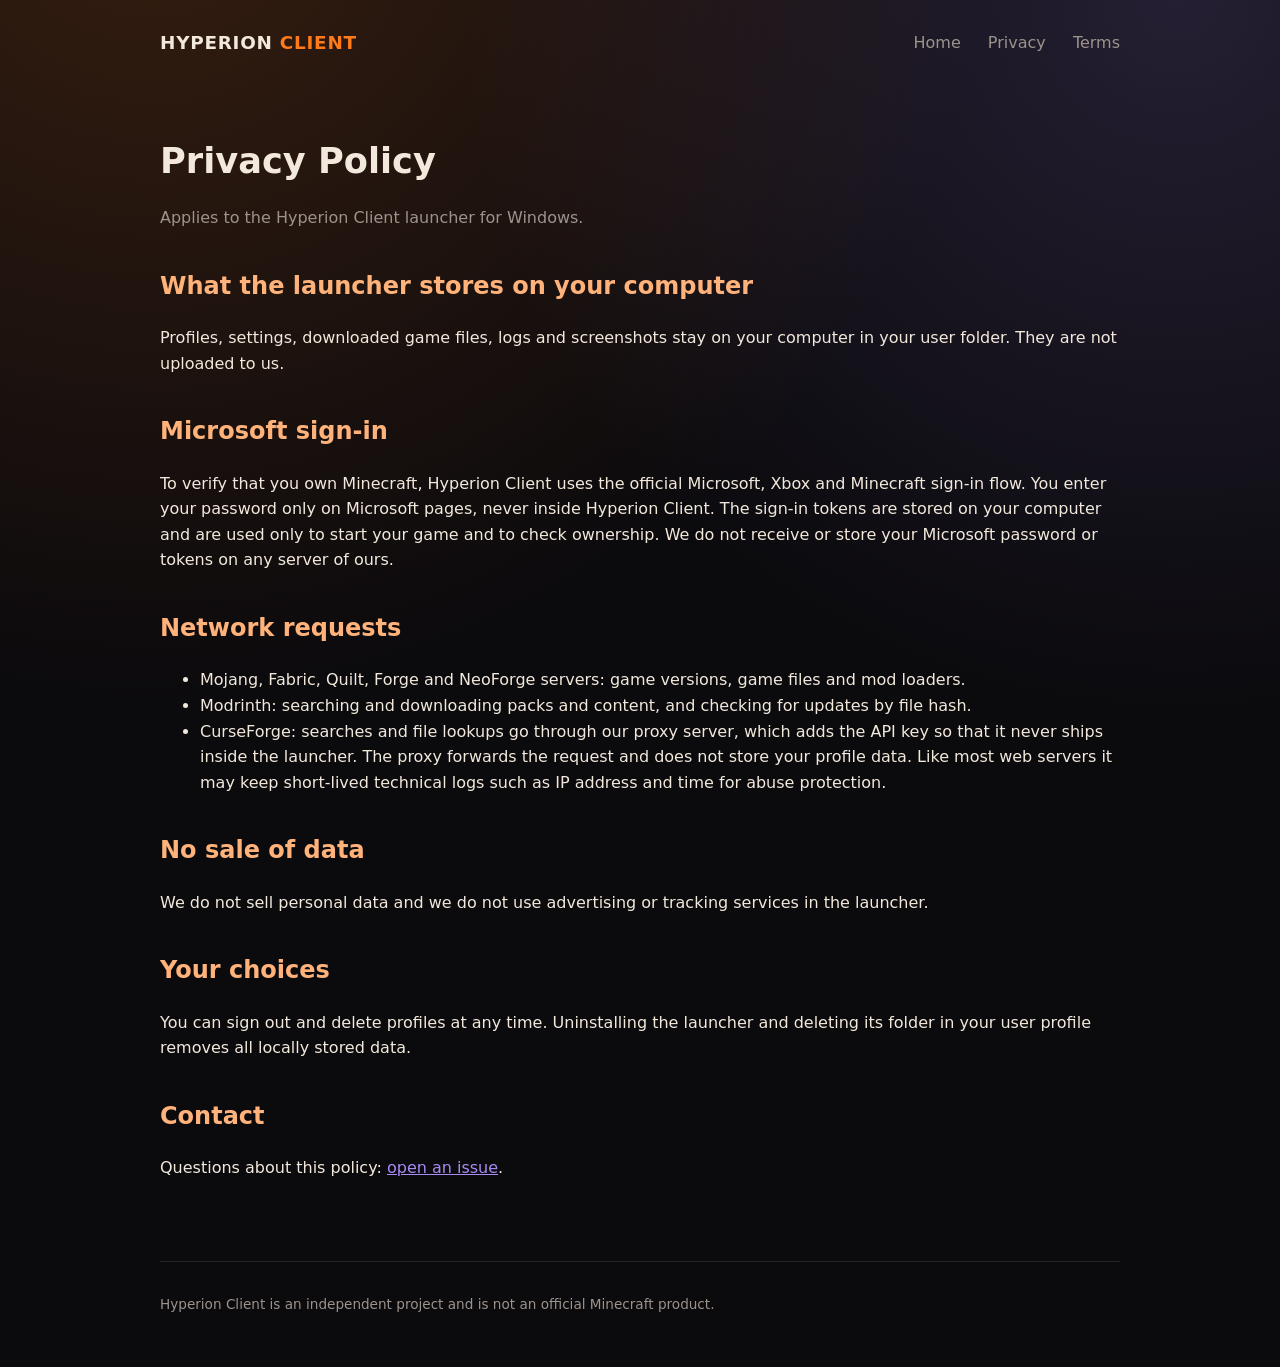
==== privacy.html @ f6ef38c7 "Add Hyperion Client website" ====
<!doctype html>
<html lang="en">
<head>
  <meta charset="utf-8">
  <meta name="viewport" content="width=device-width, initial-scale=1">
  <title>Privacy Policy - Hyperion Client</title>
  <link rel="stylesheet" href="style.css">
</head>
<body>
  <header>
    <a class="brand" href="./">HYPERION <span>CLIENT</span></a>
    <nav>
      <a href="./">Home</a>
      <a href="privacy.html">Privacy</a>
      <a href="terms.html">Terms</a>
    </nav>
  </header>
  <main class="doc">
    <h1>Privacy Policy</h1>
    <p class="muted">Applies to the Hyperion Client launcher for Windows.</p>

    <h2>What the launcher stores on your computer</h2>
    <p>Profiles, settings, downloaded game files, logs and screenshots stay on your computer in your user folder.
      They are not uploaded to us.</p>

    <h2>Microsoft sign-in</h2>
    <p>To verify that you own Minecraft, Hyperion Client uses the official Microsoft, Xbox and Minecraft sign-in flow.
      You enter your password only on Microsoft pages, never inside Hyperion Client.
      The sign-in tokens are stored on your computer and are used only to start your game and to check ownership.
      We do not receive or store your Microsoft password or tokens on any server of ours.</p>

    <h2>Network requests</h2>
    <ul>
      <li>Mojang, Fabric, Quilt, Forge and NeoForge servers: game versions, game files and mod loaders.</li>
      <li>Modrinth: searching and downloading packs and content, and checking for updates by file hash.</li>
      <li>CurseForge: searches and file lookups go through our proxy server, which adds the API key so that it never
        ships inside the launcher. The proxy forwards the request and does not store your profile data.
        Like most web servers it may keep short-lived technical logs such as IP address and time for abuse protection.</li>
    </ul>

    <h2>No sale of data</h2>
    <p>We do not sell personal data and we do not use advertising or tracking services in the launcher.</p>

    <h2>Your choices</h2>
    <p>You can sign out and delete profiles at any time. Uninstalling the launcher and deleting its folder in your
      user profile removes all locally stored data.</p>

    <h2>Contact</h2>
    <p>Questions about this policy: <a href="https://github.com/Wolfiy044/hyperion-client/issues">open an issue</a>.</p>
  </main>
  <footer>
    <p>Hyperion Client is an independent project and is not an official Minecraft product.</p>
  </footer>
</body>
</html>
---- style.css ----
:root {
  --ink: #0b0a0d;
  --panel: #141217;
  --line: #26222b;
  --pumpkin: #ff7a1a;
  --pumpkin-light: #ffb27a;
  --witch: #a88bf5;
  --bone: #f2e8dc;
  --ash: #9c938d;
}

* { box-sizing: border-box; }

body {
  margin: 0;
  min-height: 100vh;
  background:
    radial-gradient(circle at 12% -10%, rgba(255, 122, 26, 0.18), transparent 45%),
    radial-gradient(circle at 92% 0%, rgba(168, 139, 245, 0.16), transparent 40%),
    var(--ink);
  color: var(--bone);
  font-family: "Segoe UI", system-ui, sans-serif;
  line-height: 1.6;
}

header, main, footer { width: min(960px, 100% - 40px); margin: 0 auto; }

header { display: flex; align-items: center; justify-content: space-between; padding: 28px 0; }

.brand { font-weight: 800; font-size: 1.15rem; letter-spacing: 0.04em; color: var(--bone); text-decoration: none; }
.brand span { color: var(--pumpkin); }

nav a { color: var(--ash); text-decoration: none; margin-left: 22px; transition: color 0.2s; }
nav a:hover { color: var(--pumpkin-light); }

.hero { padding: 64px 0 40px; }
.hero h1 { font-size: clamp(2.2rem, 6vw, 3.6rem); line-height: 1.1; margin: 0 0 18px; }
.hero h1 em { font-style: normal; color: var(--pumpkin); }
.hero p { max-width: 620px; color: var(--ash); font-size: 1.1rem; }

.chips { display: flex; flex-wrap: wrap; gap: 8px; margin-top: 22px; }
.chip {
  padding: 4px 14px;
  border: 1px solid rgba(168, 139, 245, 0.35);
  border-radius: 999px;
  color: var(--witch);
  font-size: 0.72rem;
  font-weight: 700;
  letter-spacing: 0.08em;
}

.grid { display: grid; grid-template-columns: repeat(auto-fit, minmax(260px, 1fr)); gap: 16px; margin: 36px 0 56px; }

.card {
  background: var(--panel);
  border: 1px solid var(--line);
  border-radius: 18px;
  padding: 22px 24px;
  transition: transform 0.2s, border-color 0.2s;
}
.card:hover { transform: translateY(-3px); border-color: var(--pumpkin); }
.card h3 { margin: 0 0 6px; color: var(--pumpkin-light); }
.card p { margin: 0; color: var(--ash); }

.doc { padding: 24px 0 64px; }
.doc h1 { font-size: 2.2rem; margin-bottom: 4px; }
.doc h2 { color: var(--pumpkin-light); margin-top: 36px; }
.doc p, .doc li { color: var(--bone); }
.doc .muted { color: var(--ash); }
.doc a, footer a { color: var(--witch); }

footer { border-top: 1px solid var(--line); padding: 28px 0 48px; color: var(--ash); font-size: 0.85rem; }
footer p { margin: 4px 0; }
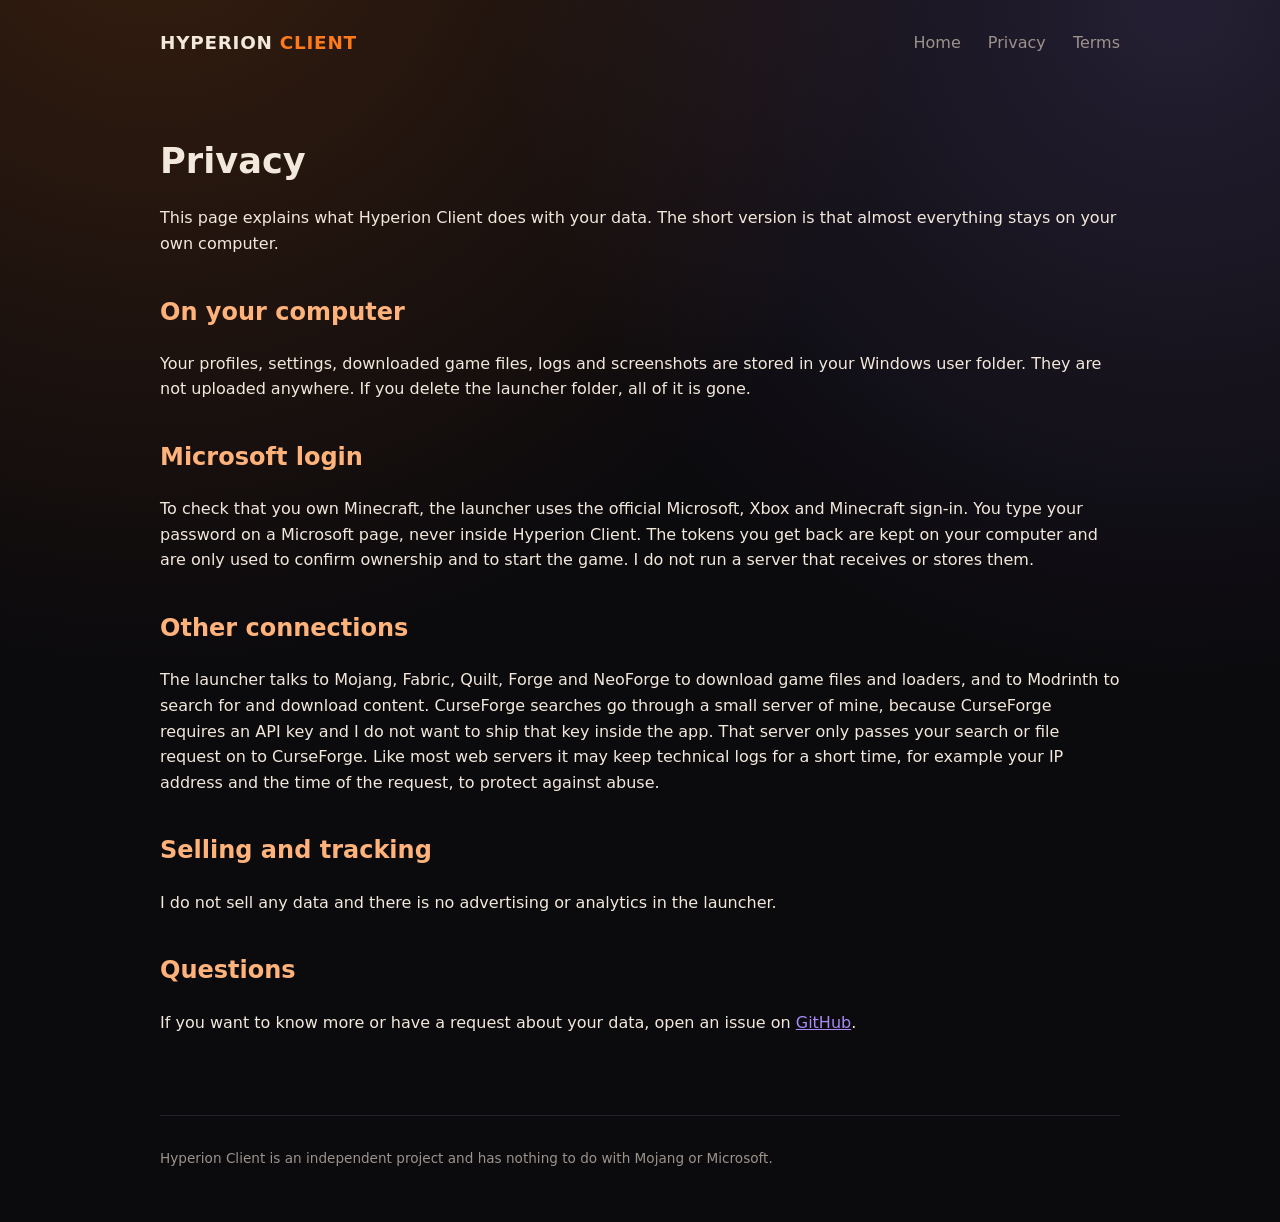
==== commit a1c7140a: "Rewrite site text" ====
--- a/privacy.html
+++ b/privacy.html
@@ -3,7 +3,7 @@
 <head>
   <meta charset="utf-8">
   <meta name="viewport" content="width=device-width, initial-scale=1">
-  <title>Privacy Policy - Hyperion Client</title>
+  <title>Privacy - Hyperion Client</title>
   <link rel="stylesheet" href="style.css">
 </head>
 <body>
@@ -16,40 +16,34 @@
     </nav>
   </header>
   <main class="doc">
-    <h1>Privacy Policy</h1>
-    <p class="muted">Applies to the Hyperion Client launcher for Windows.</p>
+    <h1>Privacy</h1>
+    <p>This page explains what Hyperion Client does with your data. The short version is that almost everything stays on your own computer.</p>
 
-    <h2>What the launcher stores on your computer</h2>
-    <p>Profiles, settings, downloaded game files, logs and screenshots stay on your computer in your user folder.
-      They are not uploaded to us.</p>
+    <h2>On your computer</h2>
+    <p>Your profiles, settings, downloaded game files, logs and screenshots are stored in your Windows user folder. They are not
+      uploaded anywhere. If you delete the launcher folder, all of it is gone.</p>
 
-    <h2>Microsoft sign-in</h2>
-    <p>To verify that you own Minecraft, Hyperion Client uses the official Microsoft, Xbox and Minecraft sign-in flow.
-      You enter your password only on Microsoft pages, never inside Hyperion Client.
-      The sign-in tokens are stored on your computer and are used only to start your game and to check ownership.
-      We do not receive or store your Microsoft password or tokens on any server of ours.</p>
+    <h2>Microsoft login</h2>
+    <p>To check that you own Minecraft, the launcher uses the official Microsoft, Xbox and Minecraft sign-in. You type your
+      password on a Microsoft page, never inside Hyperion Client. The tokens you get back are kept on your computer and are only
+      used to confirm ownership and to start the game. I do not run a server that receives or stores them.</p>
 
-    <h2>Network requests</h2>
-    <ul>
-      <li>Mojang, Fabric, Quilt, Forge and NeoForge servers: game versions, game files and mod loaders.</li>
-      <li>Modrinth: searching and downloading packs and content, and checking for updates by file hash.</li>
-      <li>CurseForge: searches and file lookups go through our proxy server, which adds the API key so that it never
-        ships inside the launcher. The proxy forwards the request and does not store your profile data.
-        Like most web servers it may keep short-lived technical logs such as IP address and time for abuse protection.</li>
-    </ul>
+    <h2>Other connections</h2>
+    <p>The launcher talks to Mojang, Fabric, Quilt, Forge and NeoForge to download game files and loaders, and to Modrinth to
+      search for and download content. CurseForge searches go through a small server of mine, because CurseForge requires an API
+      key and I do not want to ship that key inside the app. That server only passes your search or file request on to CurseForge.
+      Like most web servers it may keep technical logs for a short time, for example your IP address and the time of the request,
+      to protect against abuse.</p>
 
-    <h2>No sale of data</h2>
-    <p>We do not sell personal data and we do not use advertising or tracking services in the launcher.</p>
+    <h2>Selling and tracking</h2>
+    <p>I do not sell any data and there is no advertising or analytics in the launcher.</p>
 
-    <h2>Your choices</h2>
-    <p>You can sign out and delete profiles at any time. Uninstalling the launcher and deleting its folder in your
-      user profile removes all locally stored data.</p>
-
-    <h2>Contact</h2>
-    <p>Questions about this policy: <a href="https://github.com/Wolfiy044/hyperion-client/issues">open an issue</a>.</p>
+    <h2>Questions</h2>
+    <p>If you want to know more or have a request about your data, open an issue on
+      <a href="https://github.com/Wolfiy044/hyperion-client/issues">GitHub</a>.</p>
   </main>
   <footer>
-    <p>Hyperion Client is an independent project and is not an official Minecraft product.</p>
+    <p>Hyperion Client is an independent project and has nothing to do with Mojang or Microsoft.</p>
   </footer>
 </body>
 </html>
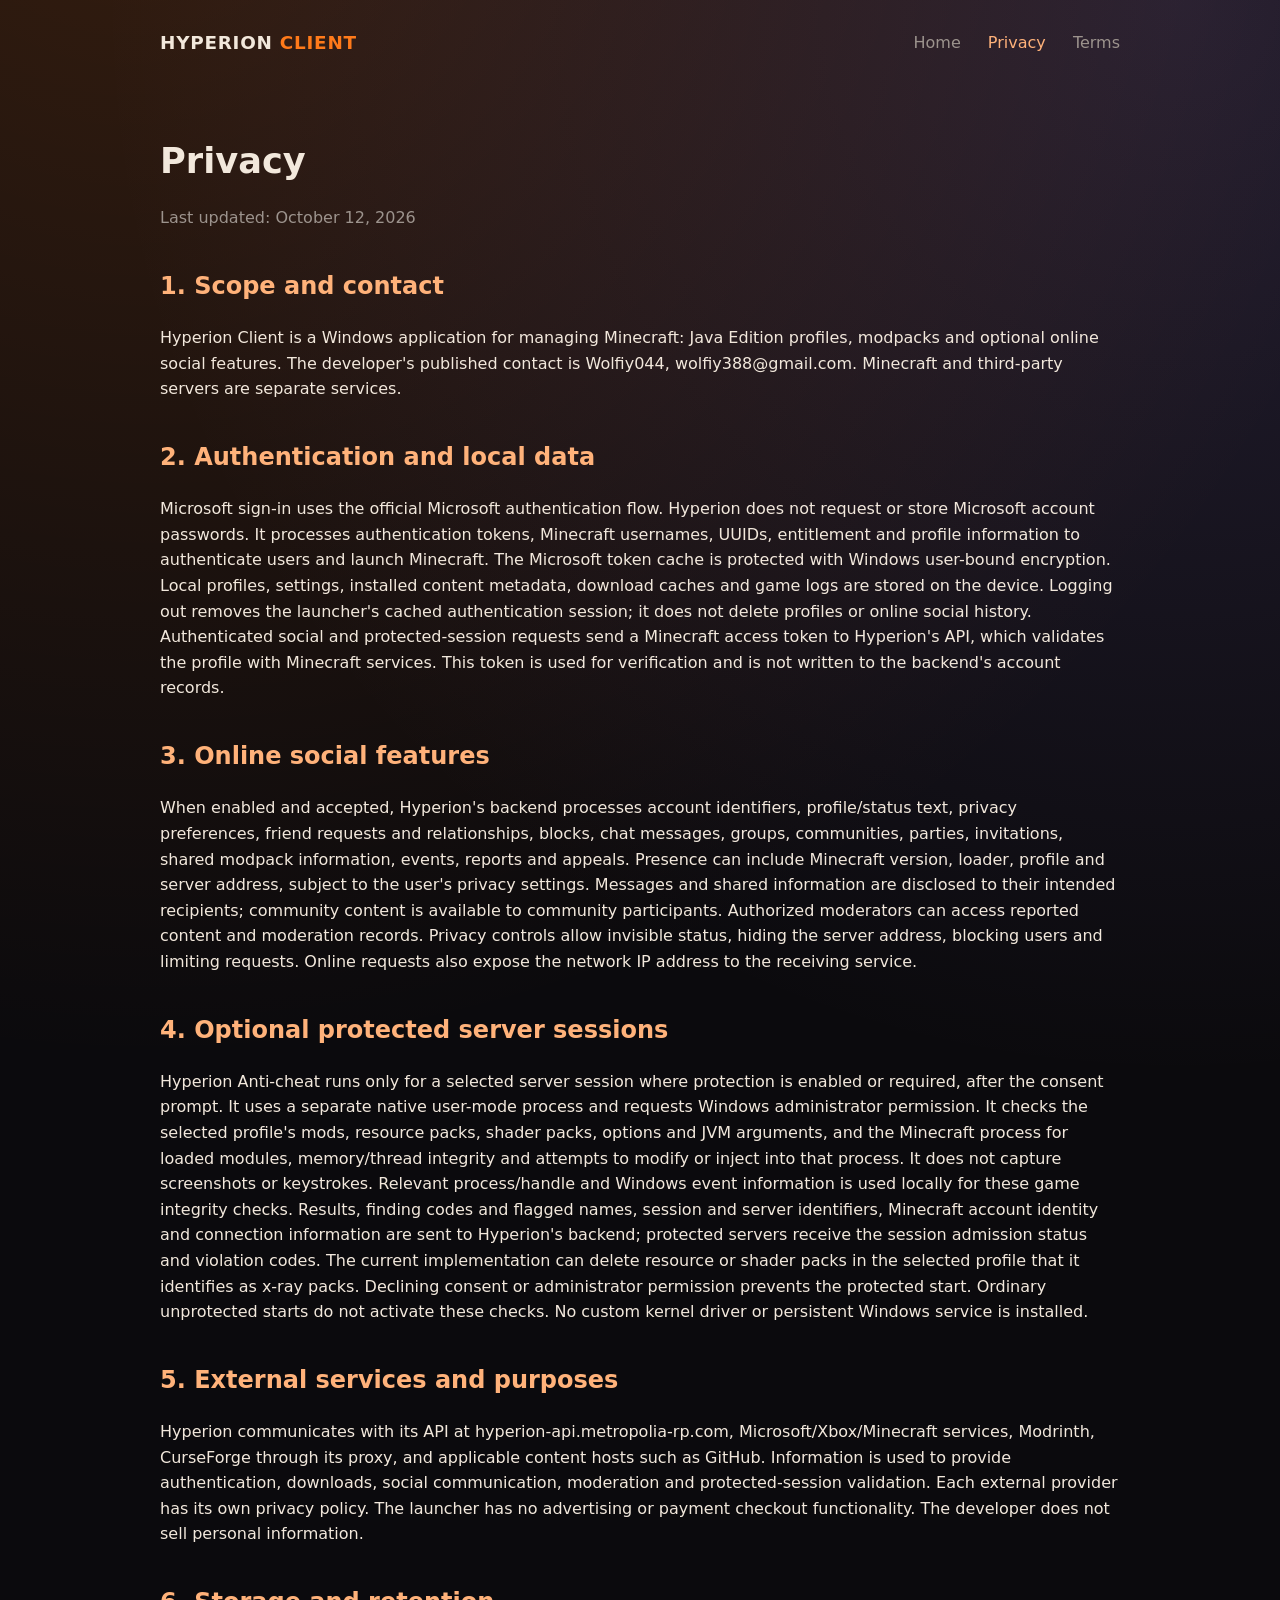
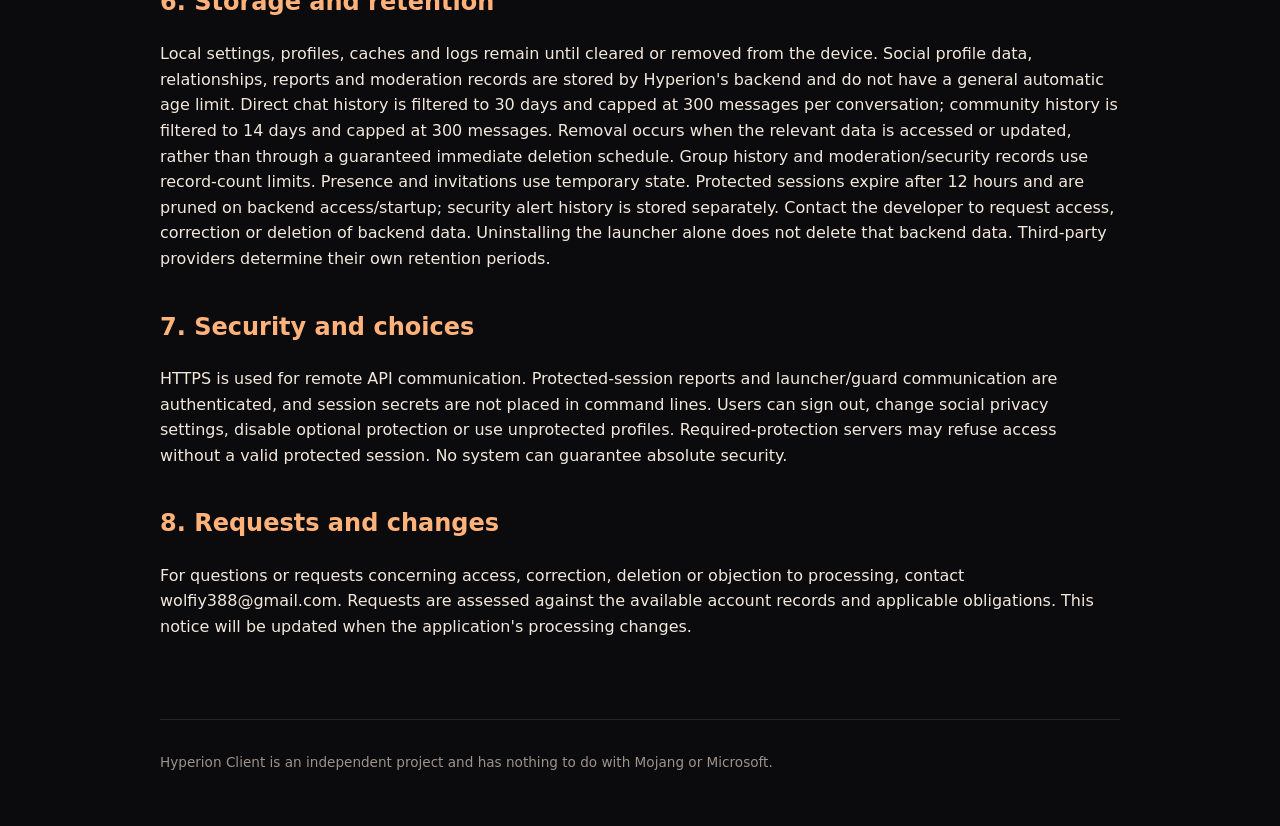
==== commit 0d9fa088: "Update website for current launcher features and privacy" ====
--- a/privacy.html
+++ b/privacy.html
@@ -9,38 +9,76 @@
 <body>
   <header>
     <a class="brand" href="./">HYPERION <span>CLIENT</span></a>
-    <nav>
+    <nav aria-label="Main navigation">
       <a href="./">Home</a>
-      <a href="privacy.html">Privacy</a>
+      <a href="privacy.html" aria-current="page">Privacy</a>
       <a href="terms.html">Terms</a>
     </nav>
   </header>
   <main class="doc">
     <h1>Privacy</h1>
-    <p>This page explains what Hyperion Client does with your data. The short version is that almost everything stays on your own computer.</p>
-
-    <h2>On your computer</h2>
-    <p>Your profiles, settings, downloaded game files, logs and screenshots are stored in your Windows user folder. They are not
-      uploaded anywhere. If you delete the launcher folder, all of it is gone.</p>
-
-    <h2>Microsoft login</h2>
-    <p>To check that you own Minecraft, the launcher uses the official Microsoft, Xbox and Minecraft sign-in. You type your
-      password on a Microsoft page, never inside Hyperion Client. The tokens you get back are kept on your computer and are only
-      used to confirm ownership and to start the game. I do not run a server that receives or stores them.</p>
-
-    <h2>Other connections</h2>
-    <p>The launcher talks to Mojang, Fabric, Quilt, Forge and NeoForge to download game files and loaders, and to Modrinth to
-      search for and download content. CurseForge searches go through a small server of mine, because CurseForge requires an API
-      key and I do not want to ship that key inside the app. That server only passes your search or file request on to CurseForge.
-      Like most web servers it may keep technical logs for a short time, for example your IP address and the time of the request,
-      to protect against abuse.</p>
-
-    <h2>Selling and tracking</h2>
-    <p>I do not sell any data and there is no advertising or analytics in the launcher.</p>
-
-    <h2>Questions</h2>
-    <p>If you want to know more or have a request about your data, open an issue on
-      <a href="https://github.com/Wolfiy044/hyperion-client/issues">GitHub</a>.</p>
+    <p class="muted">Last updated: October 12, 2026</p>
+    <h2>1. Scope and contact</h2>
+    <p>Hyperion Client is a Windows application for managing Minecraft: Java Edition profiles, modpacks and
+      optional online social features. The developer&#39;s published contact is Wolfiy044, wolfiy388@gmail.com.
+      Minecraft and third-party servers are separate services.</p>
+    <h2>2. Authentication and local data</h2>
+    <p>Microsoft sign-in uses the official Microsoft authentication flow. Hyperion does not request or store
+      Microsoft account passwords. It processes authentication tokens, Minecraft usernames, UUIDs, entitlement
+      and profile information to authenticate users and launch Minecraft. The Microsoft token cache is protected
+      with Windows user-bound encryption. Local profiles, settings, installed content metadata, download caches
+      and game logs are stored on the device. Logging out removes the launcher&#39;s cached authentication
+      session; it does not delete profiles or online social history. Authenticated social and protected-session
+      requests send a Minecraft access token to Hyperion's API, which validates the profile with Minecraft
+      services. This token is used for verification and is not written to the backend's account records.</p>
+    <h2>3. Online social features</h2>
+    <p>When enabled and accepted, Hyperion&#39;s backend processes account identifiers, profile/status text,
+      privacy preferences, friend requests and relationships, blocks, chat messages, groups, communities,
+      parties, invitations, shared modpack information, events, reports and appeals. Presence can include
+      Minecraft version, loader, profile and server address, subject to the user&#39;s privacy settings.
+      Messages and shared information are disclosed to their intended recipients; community content is available
+      to community participants. Authorized moderators can access reported content and moderation records.
+      Privacy controls allow invisible status, hiding the server address, blocking users and limiting requests.
+      Online requests also expose the network IP address to the receiving service.</p>
+    <h2>4. Optional protected server sessions</h2>
+    <p>Hyperion Anti-cheat runs only for a selected server session where protection is enabled or required,
+      after the consent prompt. It uses a separate native user-mode process and requests Windows administrator
+      permission. It checks the selected profile&#39;s mods, resource packs, shader packs, options and JVM
+      arguments, and the Minecraft process for loaded modules, memory/thread integrity and attempts to modify or
+      inject into that process. It does not capture screenshots or keystrokes. Relevant process/handle and
+      Windows event information is used locally for these game integrity checks. Results, finding codes and
+      flagged names, session and server identifiers, Minecraft account identity and connection information are
+      sent to Hyperion&#39;s backend; protected servers receive the session admission status and violation
+      codes. The current implementation can delete resource or shader packs in the selected profile that it
+      identifies as x-ray packs. Declining consent or administrator permission prevents the protected start.
+      Ordinary unprotected starts do not activate these checks. No custom kernel driver or persistent Windows
+      service is installed.</p>
+    <h2>5. External services and purposes</h2>
+    <p>Hyperion communicates with its API at hyperion-api.metropolia-rp.com, Microsoft/Xbox/Minecraft services,
+      Modrinth, CurseForge through its proxy, and applicable content hosts such as GitHub. Information is used
+      to provide authentication, downloads, social communication, moderation and protected-session validation.
+      Each external provider has its own privacy policy. The launcher has no advertising or payment checkout
+      functionality. The developer does not sell personal information.</p>
+    <h2>6. Storage and retention</h2>
+    <p>Local settings, profiles, caches and logs remain until cleared or removed from the device. Social profile
+      data, relationships, reports and moderation records are stored by Hyperion&#39;s backend and do not have a
+      general automatic age limit. Direct chat history is filtered to 30 days and capped at 300 messages per
+      conversation; community history is filtered to 14 days and capped at 300 messages. Removal occurs when the
+      relevant data is accessed or updated, rather than through a guaranteed immediate deletion schedule. Group
+      history and moderation/security records use record-count limits. Presence and invitations use temporary
+      state. Protected sessions expire after 12 hours and are pruned on backend access/startup; security alert
+      history is stored separately. Contact the developer to request access, correction or deletion of backend
+      data. Uninstalling the launcher alone does not delete that backend data. Third-party providers determine
+      their own retention periods.</p>
+    <h2>7. Security and choices</h2>
+    <p>HTTPS is used for remote API communication. Protected-session reports and launcher/guard communication
+      are authenticated, and session secrets are not placed in command lines. Users can sign out, change social
+      privacy settings, disable optional protection or use unprotected profiles. Required-protection servers may
+      refuse access without a valid protected session. No system can guarantee absolute security.</p>
+    <h2>8. Requests and changes</h2>
+    <p>For questions or requests concerning access, correction, deletion or objection to processing, contact
+      wolfiy388@gmail.com. Requests are assessed against the available account records and applicable
+      obligations. This notice will be updated when the application&#39;s processing changes.</p>
   </main>
   <footer>
     <p>Hyperion Client is an independent project and has nothing to do with Mojang or Microsoft.</p>
--- a/style.css
+++ b/style.css
@@ -60,6 +60,7 @@
 }
 .card:hover { transform: translateY(-3px); border-color: var(--pumpkin); }
 .card h3 { margin: 0 0 6px; color: var(--pumpkin-light); }
+.doc .card h2 { margin: 0 0 10px; font-size: 1.25rem; }
 .card p { margin: 0; color: var(--ash); }
 
 .doc { padding: 24px 0 64px; }
@@ -71,3 +72,19 @@
 
 footer { border-top: 1px solid var(--line); padding: 28px 0 48px; color: var(--ash); font-size: 0.85rem; }
 footer p { margin: 4px 0; }
+
+a:focus-visible { outline: 2px solid var(--witch); outline-offset: 4px; }
+nav a[aria-current="page"] { color: var(--pumpkin-light); }
+.doc p { overflow-wrap: anywhere; }
+
+@media (max-width: 540px) {
+  header { align-items: flex-start; flex-direction: column; gap: 14px; }
+  nav { display: flex; flex-wrap: wrap; gap: 18px; }
+  nav a { margin-left: 0; }
+  .grid { grid-template-columns: 1fr; }
+}
+
+@media (prefers-reduced-motion: reduce) {
+  .card, nav a { transition: none; }
+  .card:hover { transform: none; }
+}
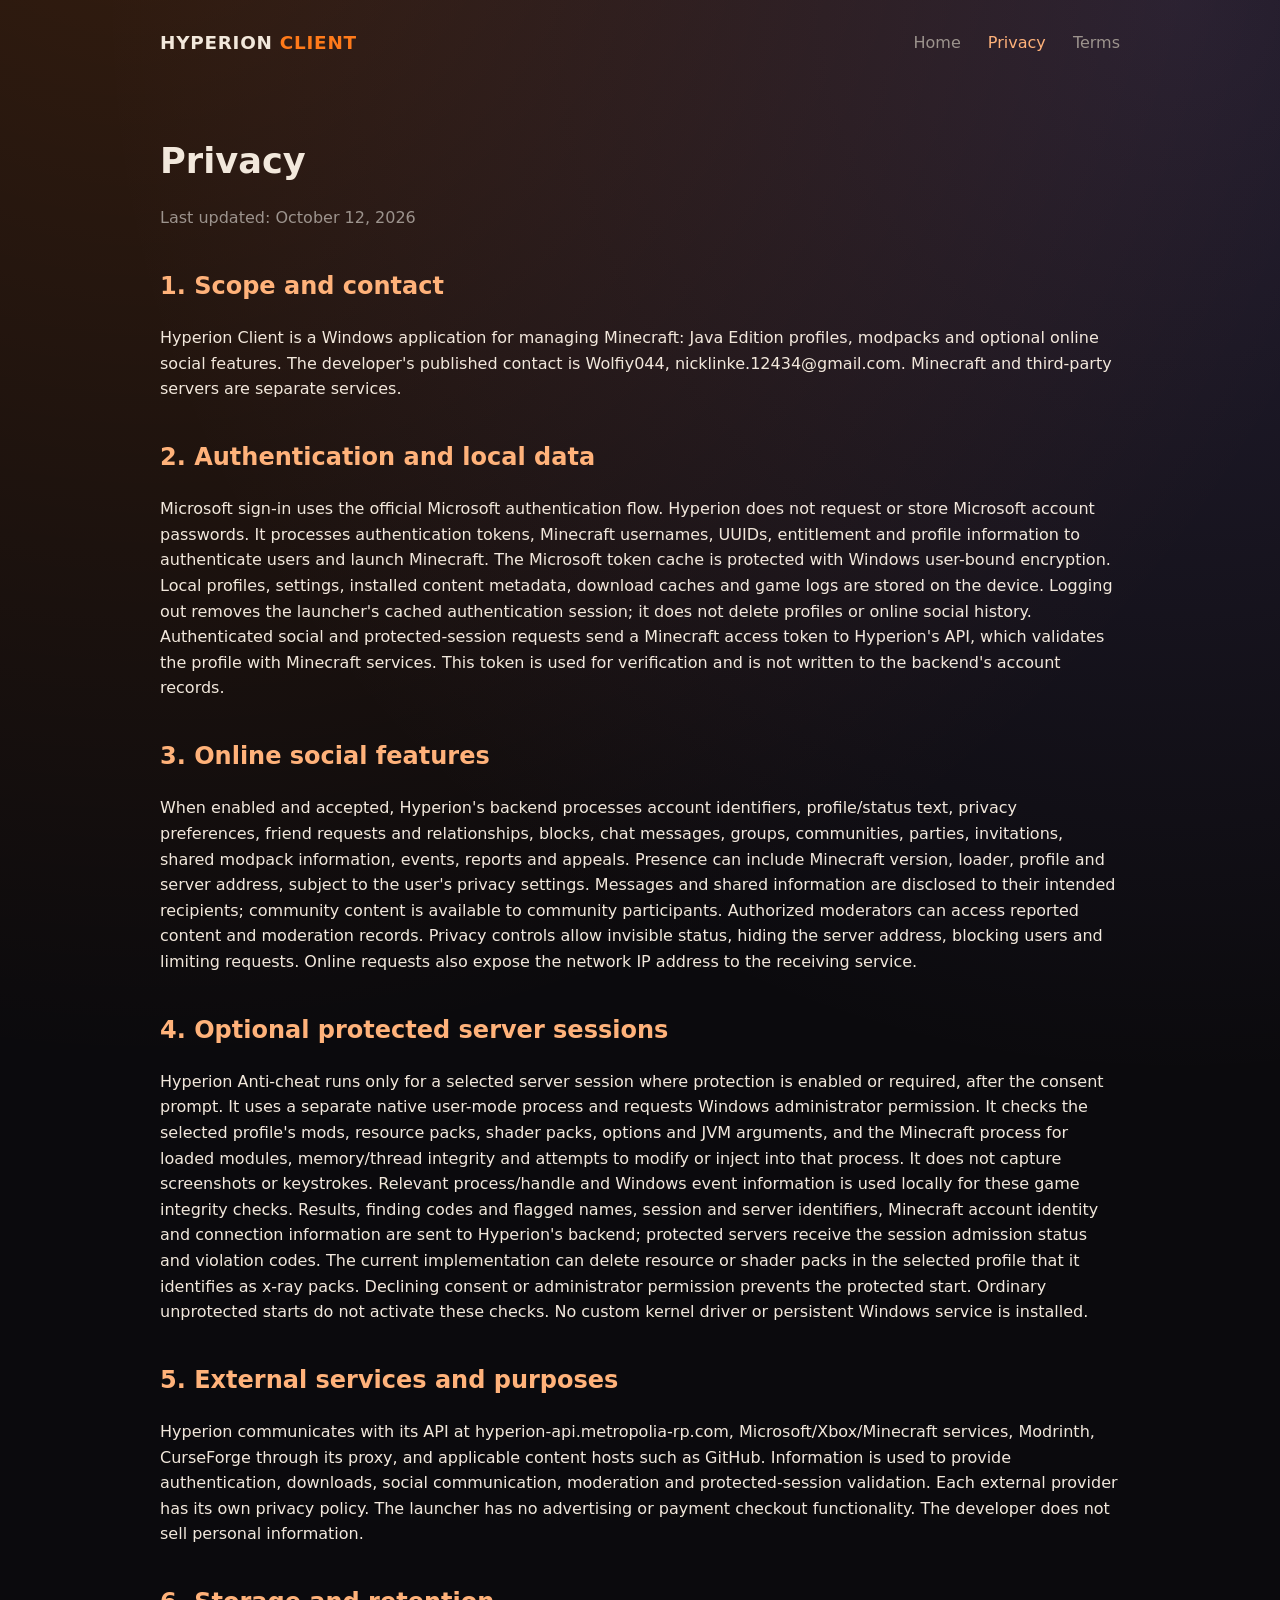
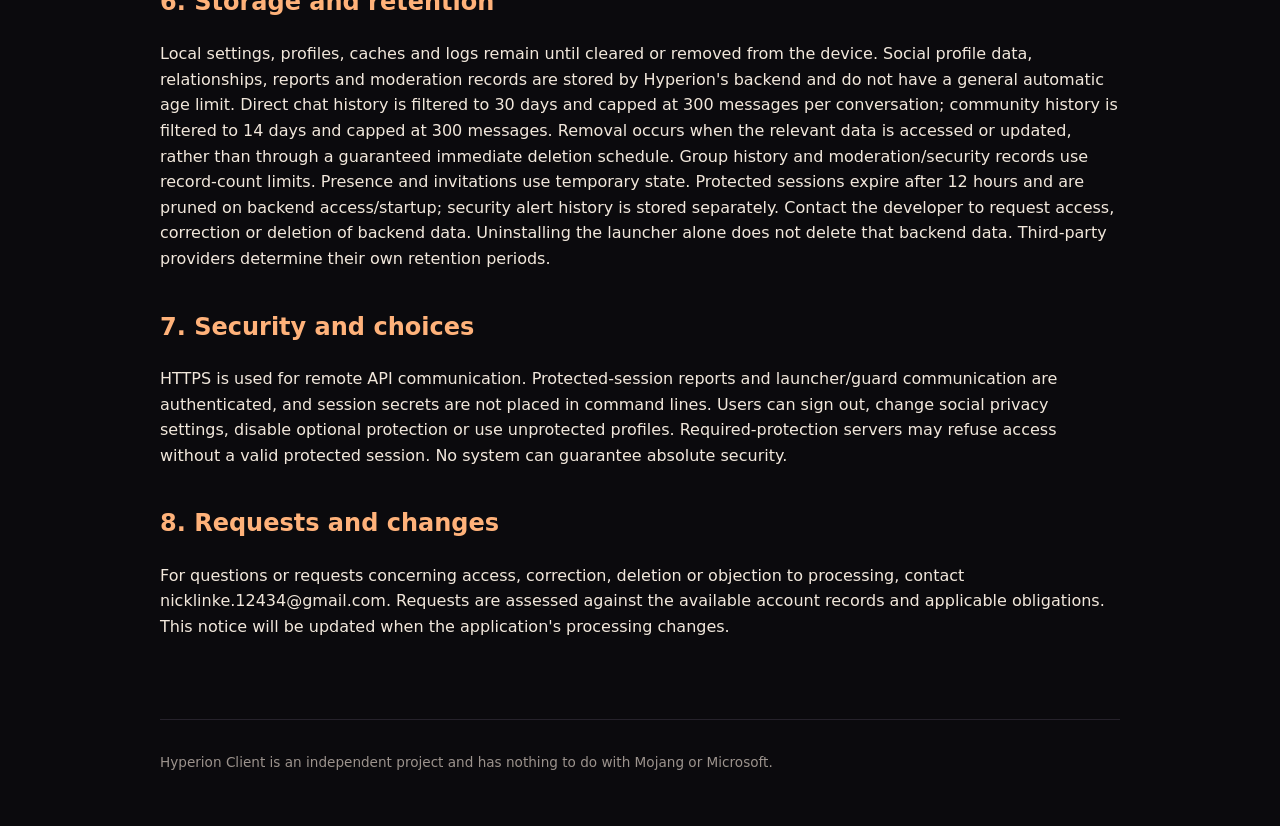
==== commit f2f64576: "Update public support and privacy contact email" ====
--- a/privacy.html
+++ b/privacy.html
@@ -4,6 +4,7 @@
   <meta charset="utf-8">
   <meta name="viewport" content="width=device-width, initial-scale=1">
   <title>Privacy - Hyperion Client</title>
+  <link rel="icon" href="favicon.ico">
   <link rel="stylesheet" href="style.css">
 </head>
 <body>
@@ -20,7 +21,7 @@
     <p class="muted">Last updated: October 12, 2026</p>
     <h2>1. Scope and contact</h2>
     <p>Hyperion Client is a Windows application for managing Minecraft: Java Edition profiles, modpacks and
-      optional online social features. The developer&#39;s published contact is Wolfiy044, wolfiy388@gmail.com.
+      optional online social features. The developer&#39;s published contact is Wolfiy044, nicklinke.12434@gmail.com.
       Minecraft and third-party servers are separate services.</p>
     <h2>2. Authentication and local data</h2>
     <p>Microsoft sign-in uses the official Microsoft authentication flow. Hyperion does not request or store
@@ -77,7 +78,7 @@
       refuse access without a valid protected session. No system can guarantee absolute security.</p>
     <h2>8. Requests and changes</h2>
     <p>For questions or requests concerning access, correction, deletion or objection to processing, contact
-      wolfiy388@gmail.com. Requests are assessed against the available account records and applicable
+      nicklinke.12434@gmail.com. Requests are assessed against the available account records and applicable
       obligations. This notice will be updated when the application&#39;s processing changes.</p>
   </main>
   <footer>
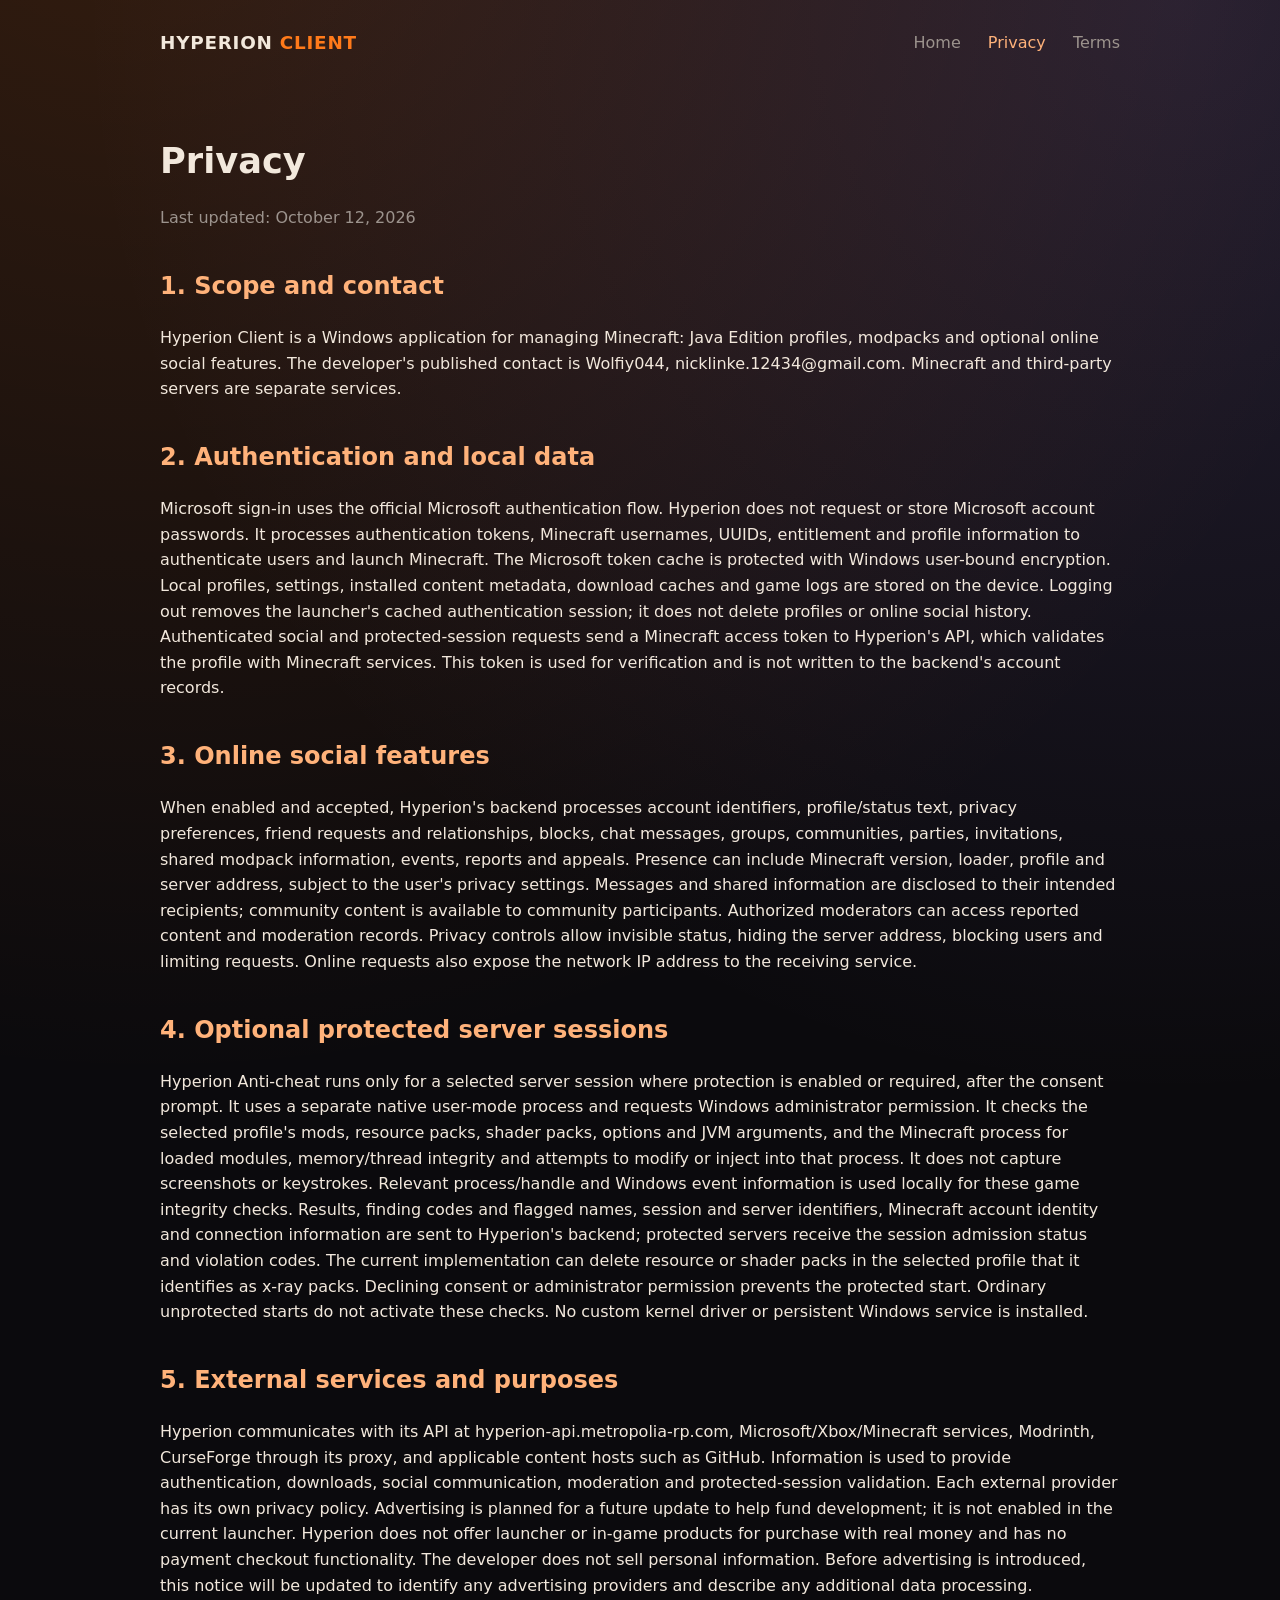
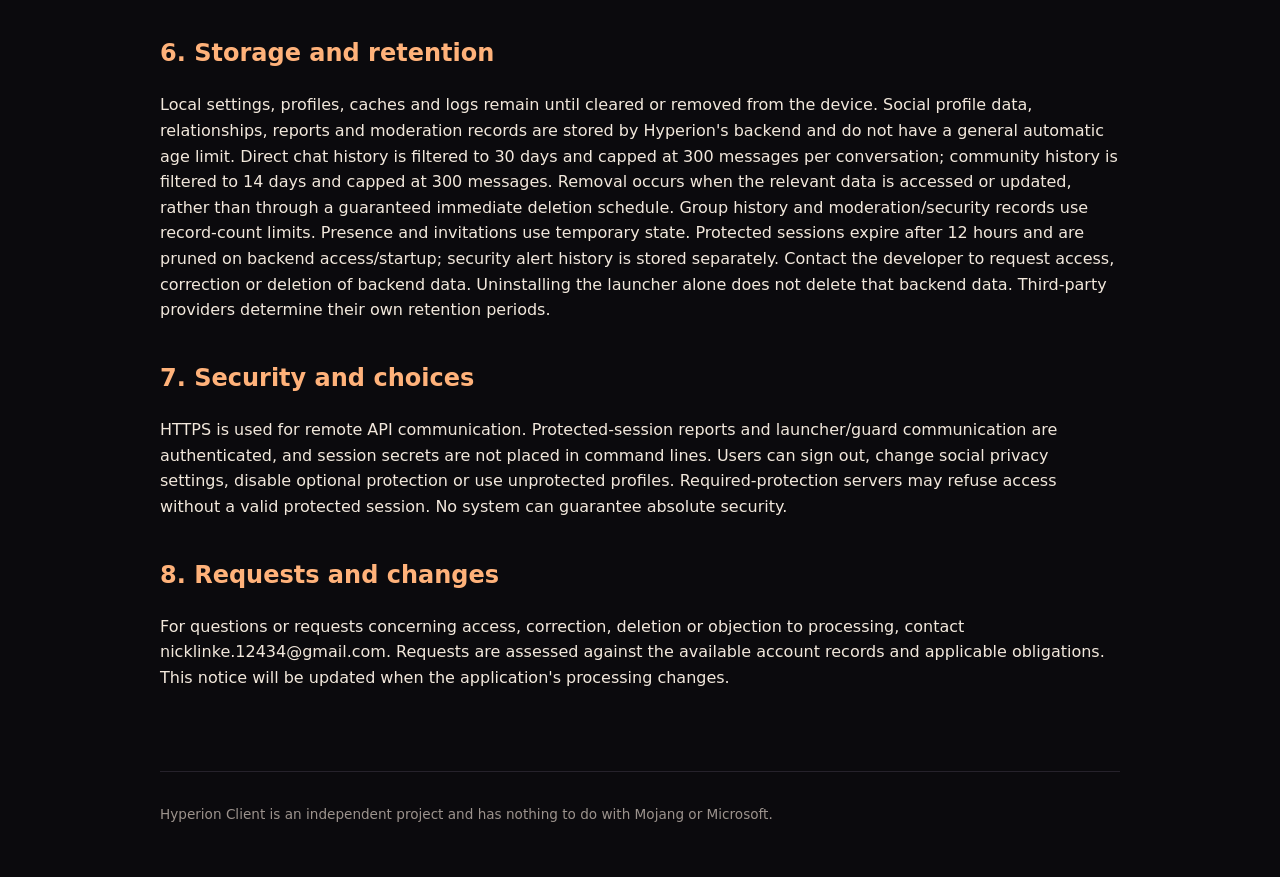
==== commit 0a8c4abd: "Clarify planned advertising and absence of paid products" ====
--- a/privacy.html
+++ b/privacy.html
@@ -58,8 +58,11 @@
     <p>Hyperion communicates with its API at hyperion-api.metropolia-rp.com, Microsoft/Xbox/Minecraft services,
       Modrinth, CurseForge through its proxy, and applicable content hosts such as GitHub. Information is used
       to provide authentication, downloads, social communication, moderation and protected-session validation.
-      Each external provider has its own privacy policy. The launcher has no advertising or payment checkout
-      functionality. The developer does not sell personal information.</p>
+      Each external provider has its own privacy policy. Advertising is planned for a future update to help
+      fund development; it is not enabled in the current launcher. Hyperion does not offer launcher or in-game
+      products for purchase with real money and has no payment checkout functionality. The developer does not
+      sell personal information. Before advertising is introduced, this notice will be updated to identify
+      any advertising providers and describe any additional data processing.</p>
     <h2>6. Storage and retention</h2>
     <p>Local settings, profiles, caches and logs remain until cleared or removed from the device. Social profile
       data, relationships, reports and moderation records are stored by Hyperion&#39;s backend and do not have a
